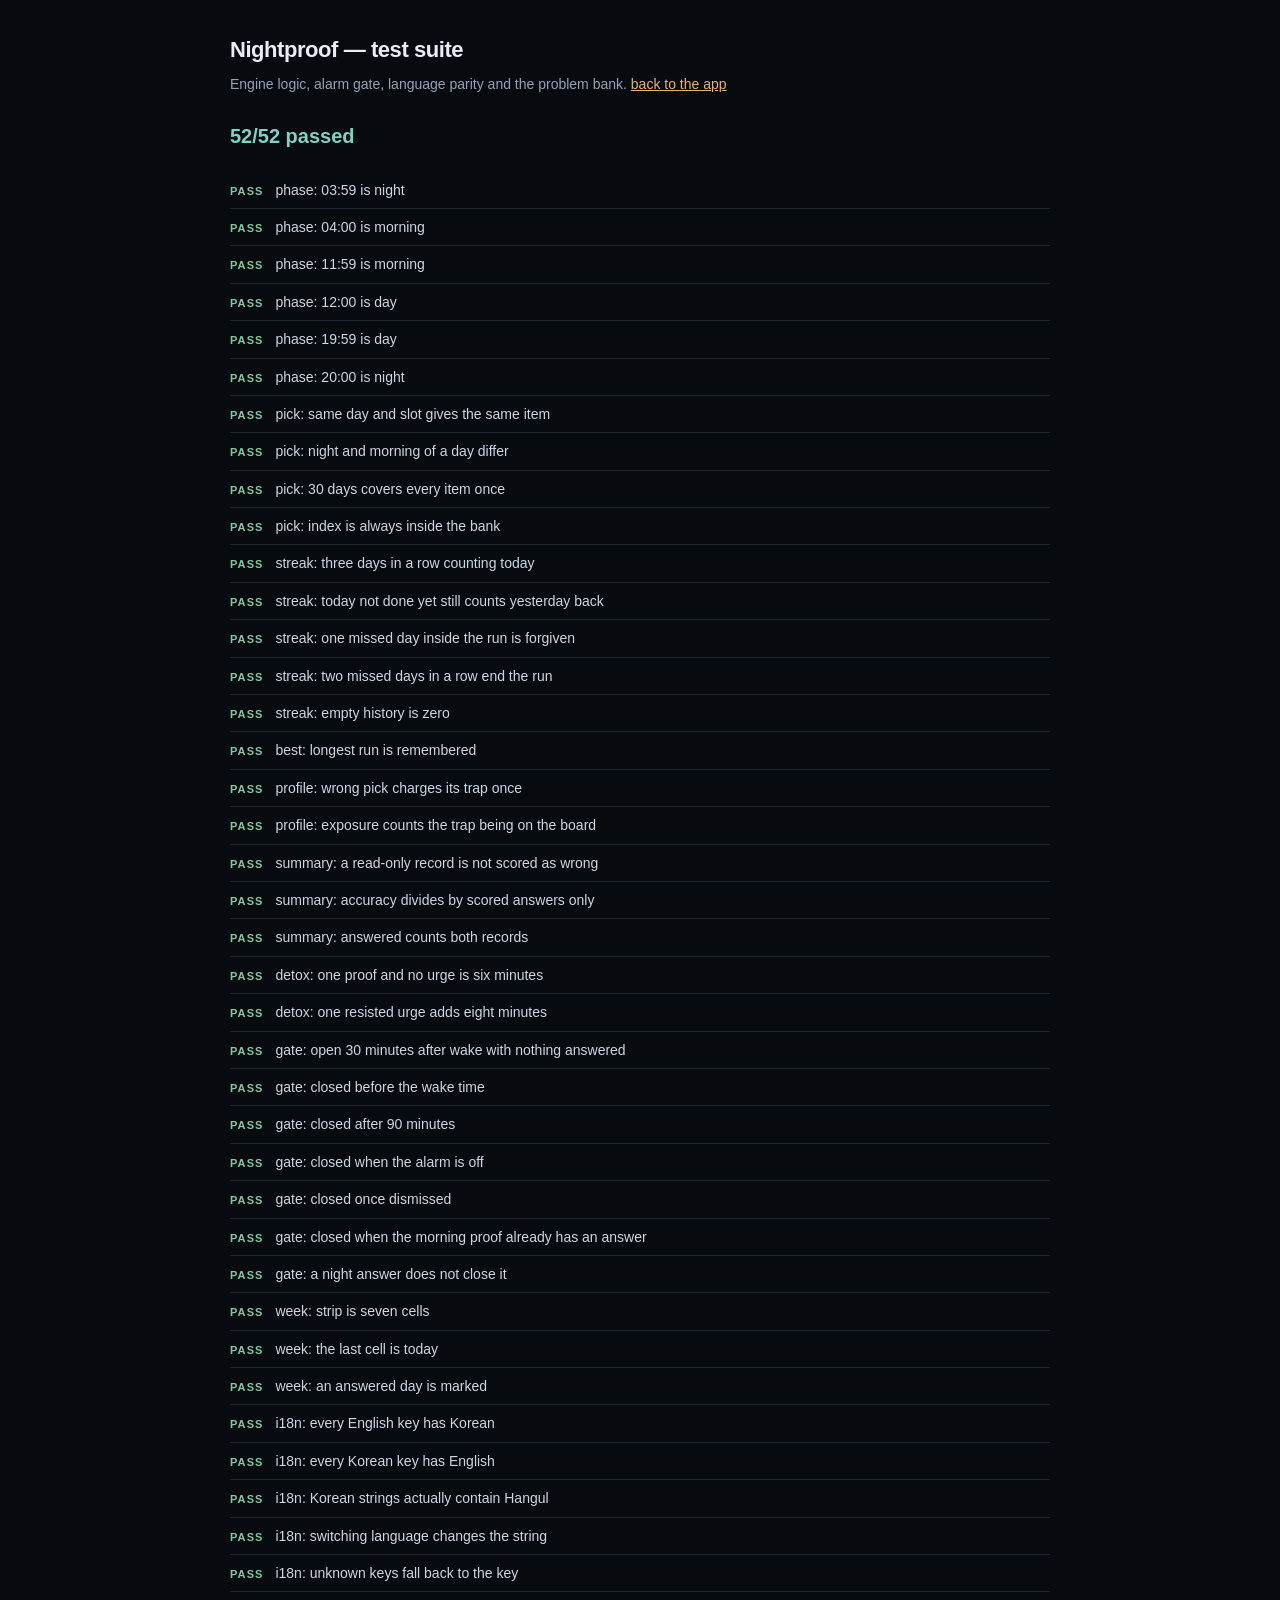
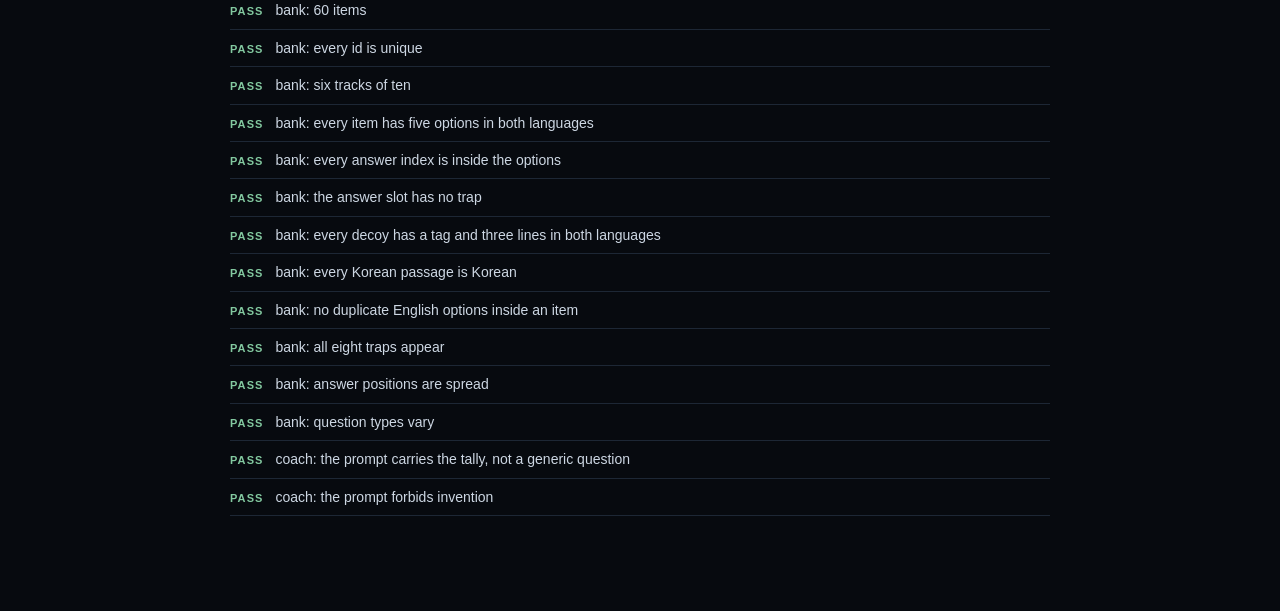
==== tests.html @ 58e47729 "Coach: read either output shape, surface the reason, and let a finished proof be reopened" ====
<!DOCTYPE html>
<html lang="en">
<head>
<meta charset="utf-8">
<meta name="viewport" content="width=device-width, initial-scale=1">
<title>Nightproof — tests</title>
<style>
  body { background:#070a0f; color:#e9eef5; font:15px/1.6 -apple-system,BlinkMacSystemFont,"Segoe UI",Inter,sans-serif; margin:0; padding:32px 20px 80px; }
  main { max-width: 820px; margin: 0 auto; }
  h1 { font-size: 22px; letter-spacing:-.02em; margin:0 0 6px; }
  p.lead { color:#93a3b6; margin:0 0 24px; font-size:14px; }
  .sum { font-size:20px; font-weight:600; color:#7fd3c3; }
  ul { list-style:none; padding:0; }
  li { padding:7px 0; border-bottom:1px solid #1d2735; font-size:14px; color:#cdd7e3; }
  li b { font-size:11px; letter-spacing:.1em; margin-right:8px; }
  li.p b { color:#83c9a0; }
  li.f { color:#d97b73; }
  li.f b { color:#d97b73; }
  a { color:#e8b46a; }
</style>
</head>
<body>
<main>
  <h1>Nightproof — test suite</h1>
  <p class="lead">Engine logic, alarm gate, language parity and the problem bank. <a href="./">back to the app</a></p>
  <div id="out">Running…</div>
</main>
<script src="js/engine.js?v=20261122j"></script>
<script src="js/i18n.js?v=20261122j"></script>
<script src="js/coach.js?v=20261122j"></script>
<script>
  fetch('data/problems.json').then(r => r.json()).then(list => {
    window.__PROBLEMS__ = list;
    const s = document.createElement('script');
    s.src = 'js/tests.js?v=20261122j';
    document.body.appendChild(s);
  });
</script>
</body>
</html>
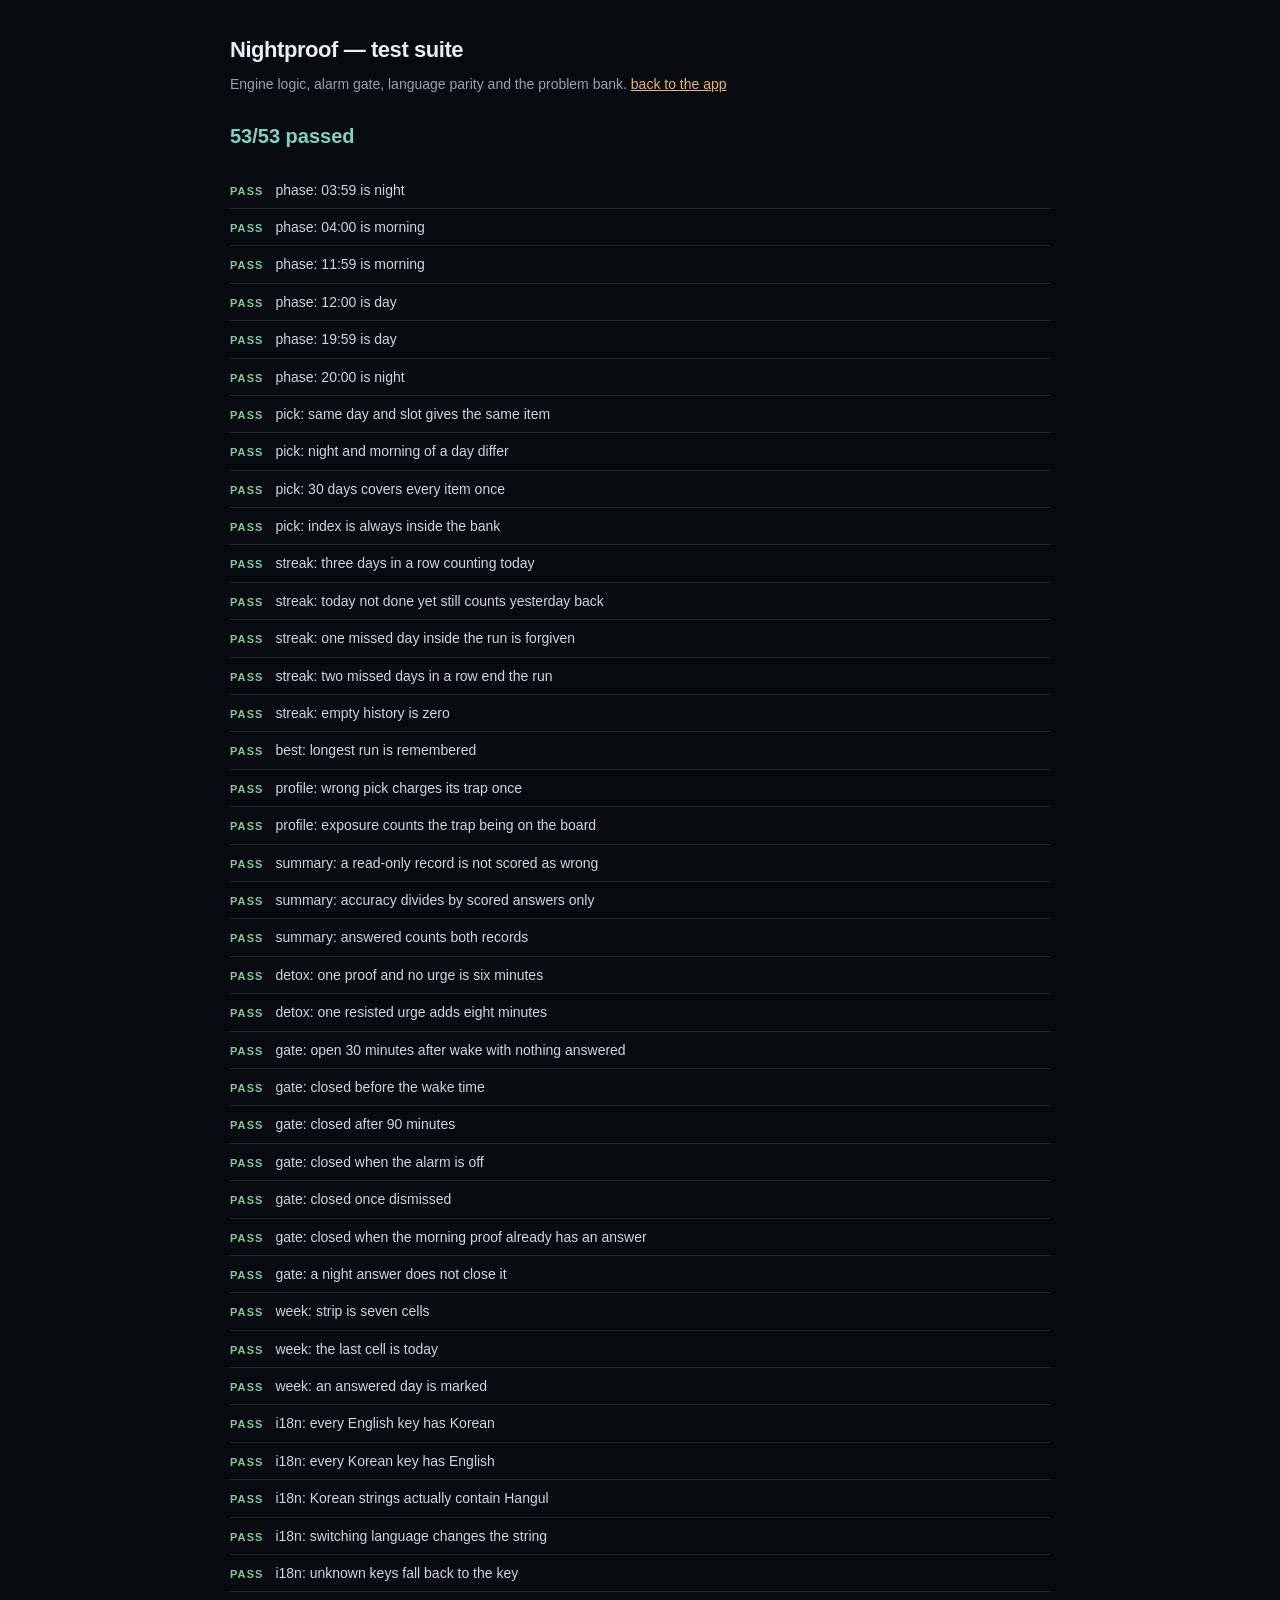
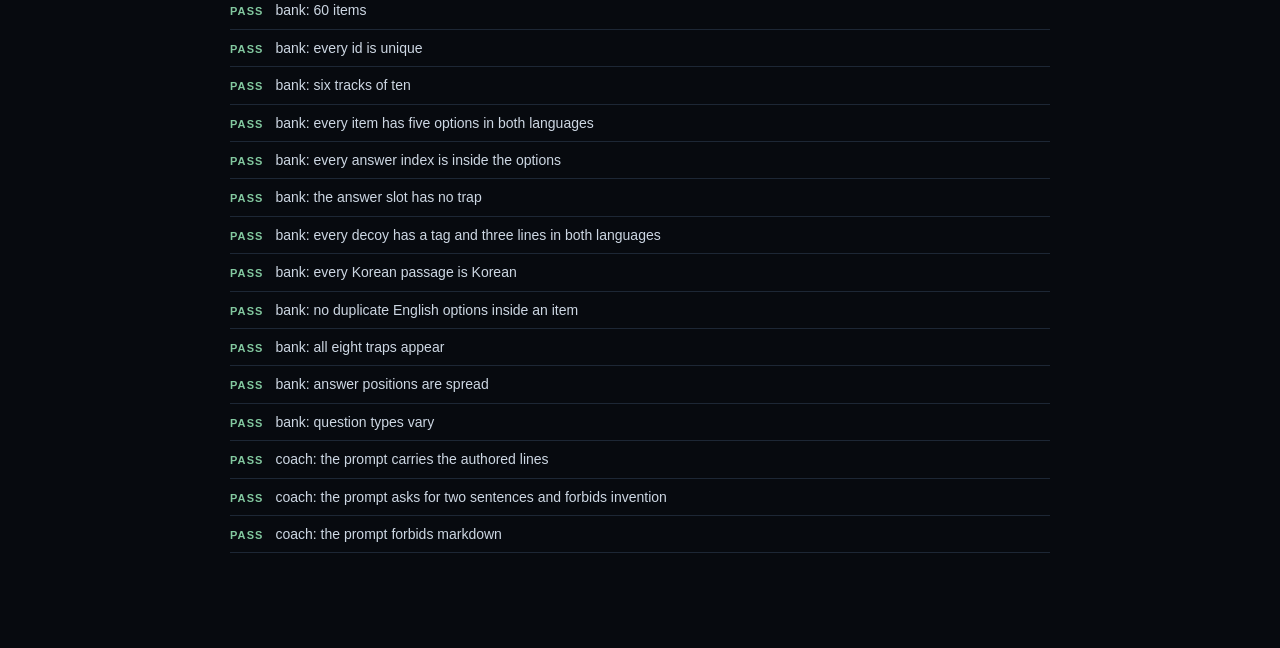
==== commit 8d906498: "Coach: restate the authored trap in plainer words instead of re-analysing the item" ====
--- a/tests.html
+++ b/tests.html
@@ -25,14 +25,14 @@
   <p class="lead">Engine logic, alarm gate, language parity and the problem bank. <a href="./">back to the app</a></p>
   <div id="out">Running…</div>
 </main>
-<script src="js/engine.js?v=20261122j"></script>
-<script src="js/i18n.js?v=20261122j"></script>
-<script src="js/coach.js?v=20261122j"></script>
+<script src="js/engine.js?v=20261122l"></script>
+<script src="js/i18n.js?v=20261122l"></script>
+<script src="js/coach.js?v=20261122l"></script>
 <script>
   fetch('data/problems.json').then(r => r.json()).then(list => {
     window.__PROBLEMS__ = list;
     const s = document.createElement('script');
-    s.src = 'js/tests.js?v=20261122j';
+    s.src = 'js/tests.js?v=20261122l';
     document.body.appendChild(s);
   });
 </script>
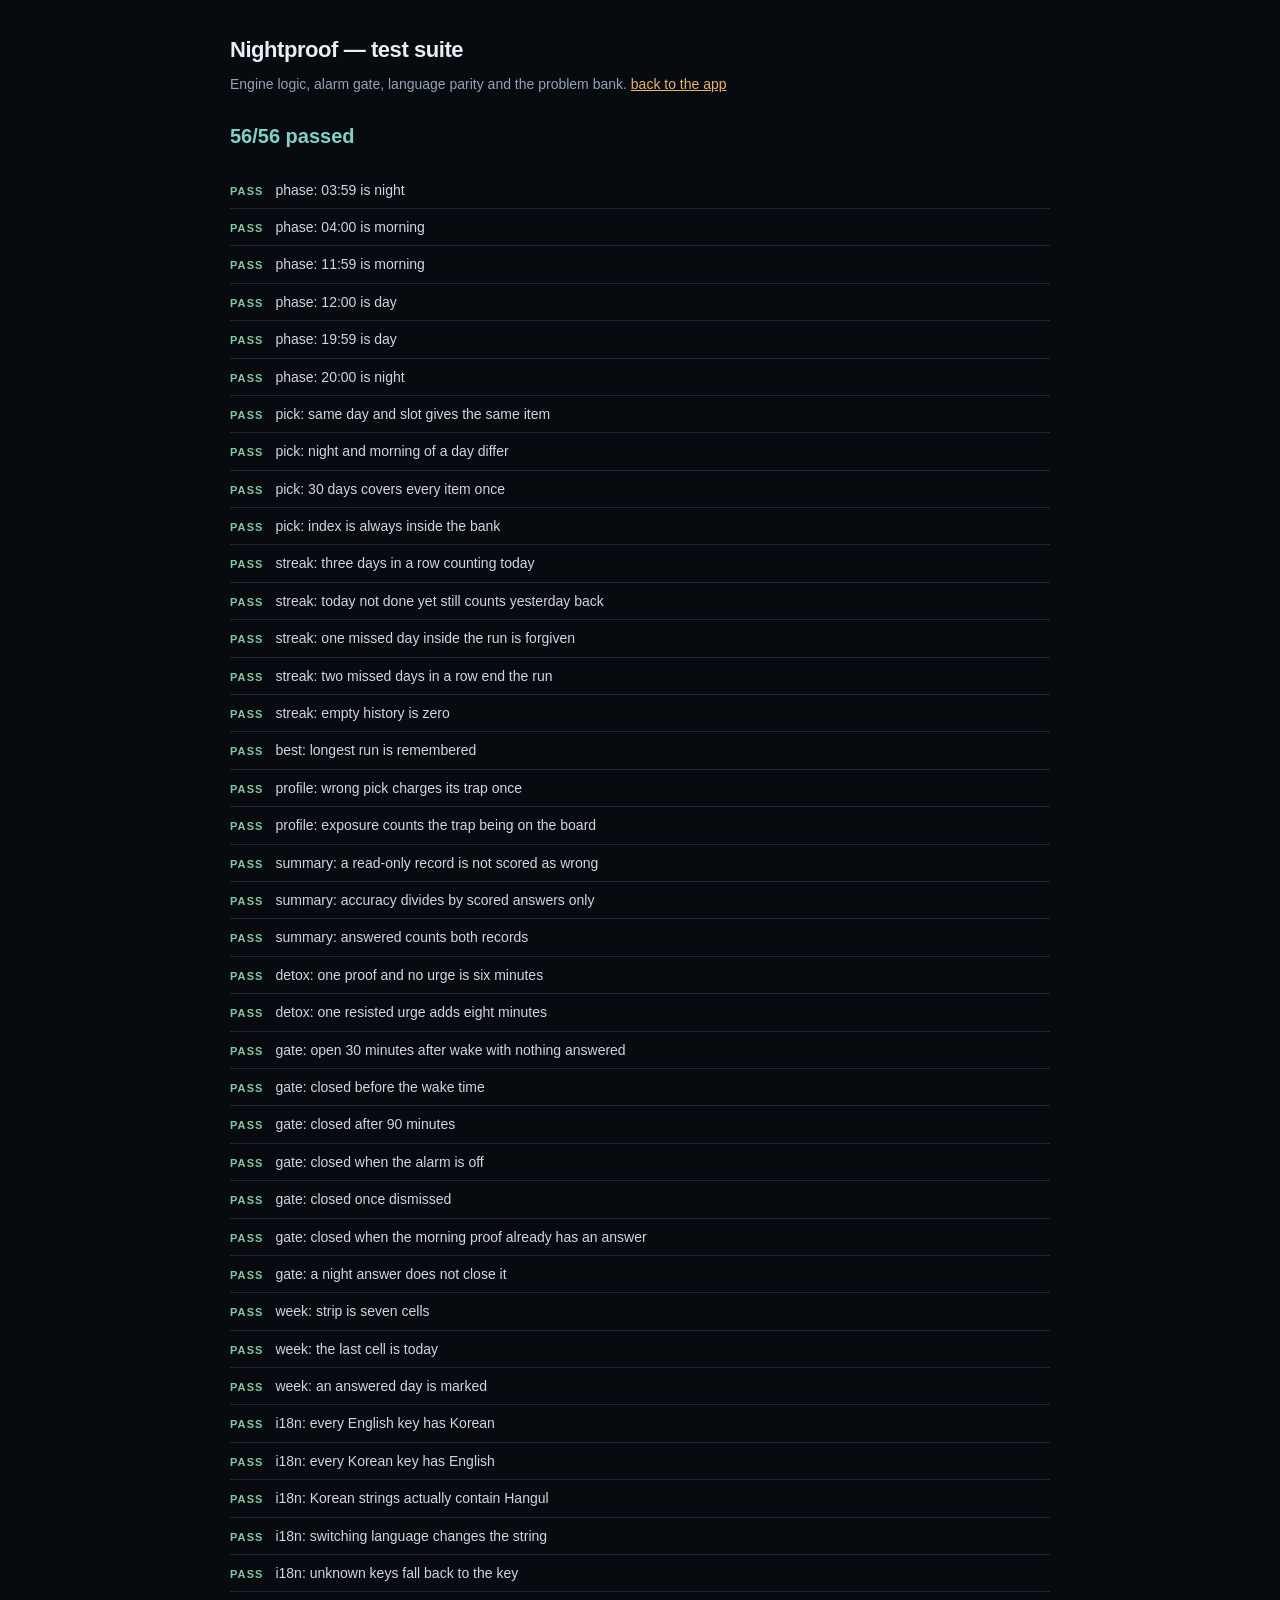
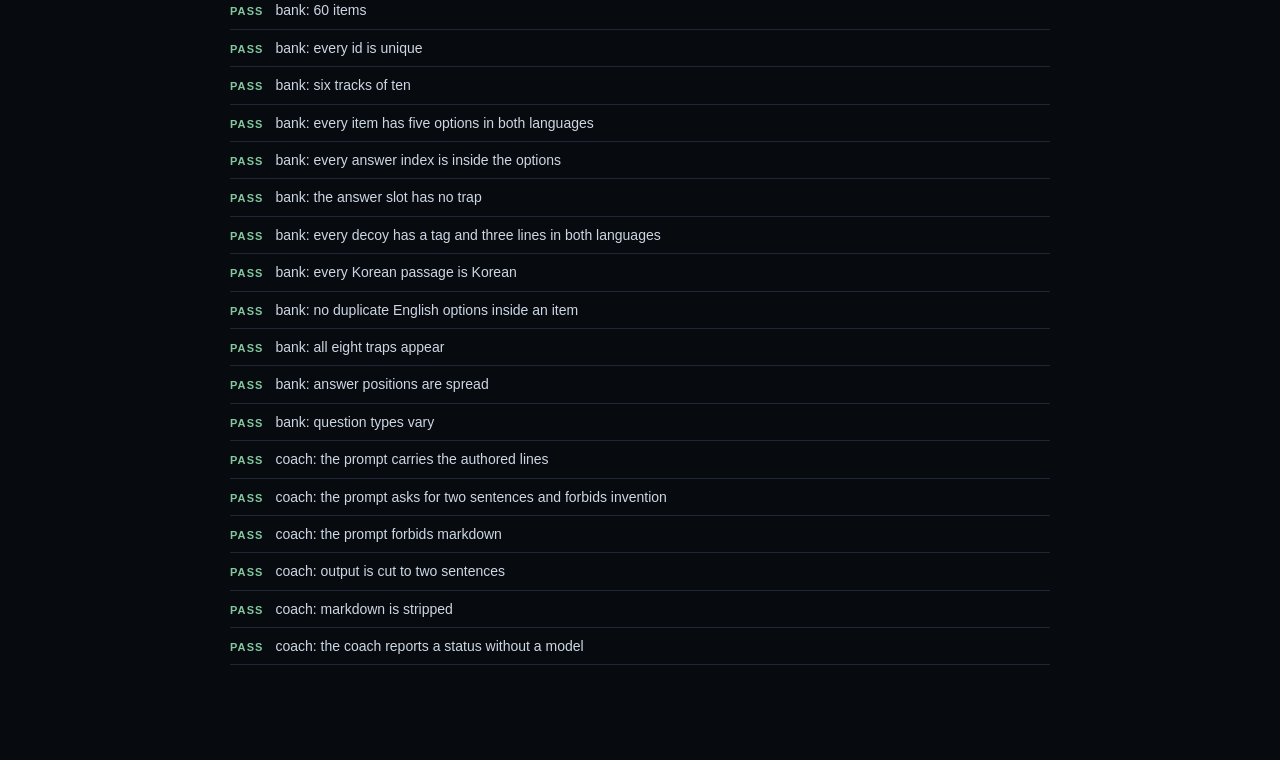
==== commit 804a15a0: "Coach: use the browser's own on-device model instead of shipping weights" ====
--- a/tests.html
+++ b/tests.html
@@ -25,14 +25,14 @@
   <p class="lead">Engine logic, alarm gate, language parity and the problem bank. <a href="./">back to the app</a></p>
   <div id="out">Running…</div>
 </main>
-<script src="js/engine.js?v=20261122l"></script>
-<script src="js/i18n.js?v=20261122l"></script>
-<script src="js/coach.js?v=20261122l"></script>
+<script src="js/engine.js?v=20261122n"></script>
+<script src="js/i18n.js?v=20261122n"></script>
+<script src="js/coach.js?v=20261122n"></script>
 <script>
   fetch('data/problems.json').then(r => r.json()).then(list => {
     window.__PROBLEMS__ = list;
     const s = document.createElement('script');
-    s.src = 'js/tests.js?v=20261122l';
+    s.src = 'js/tests.js?v=20261122n';
     document.body.appendChild(s);
   });
 </script>
